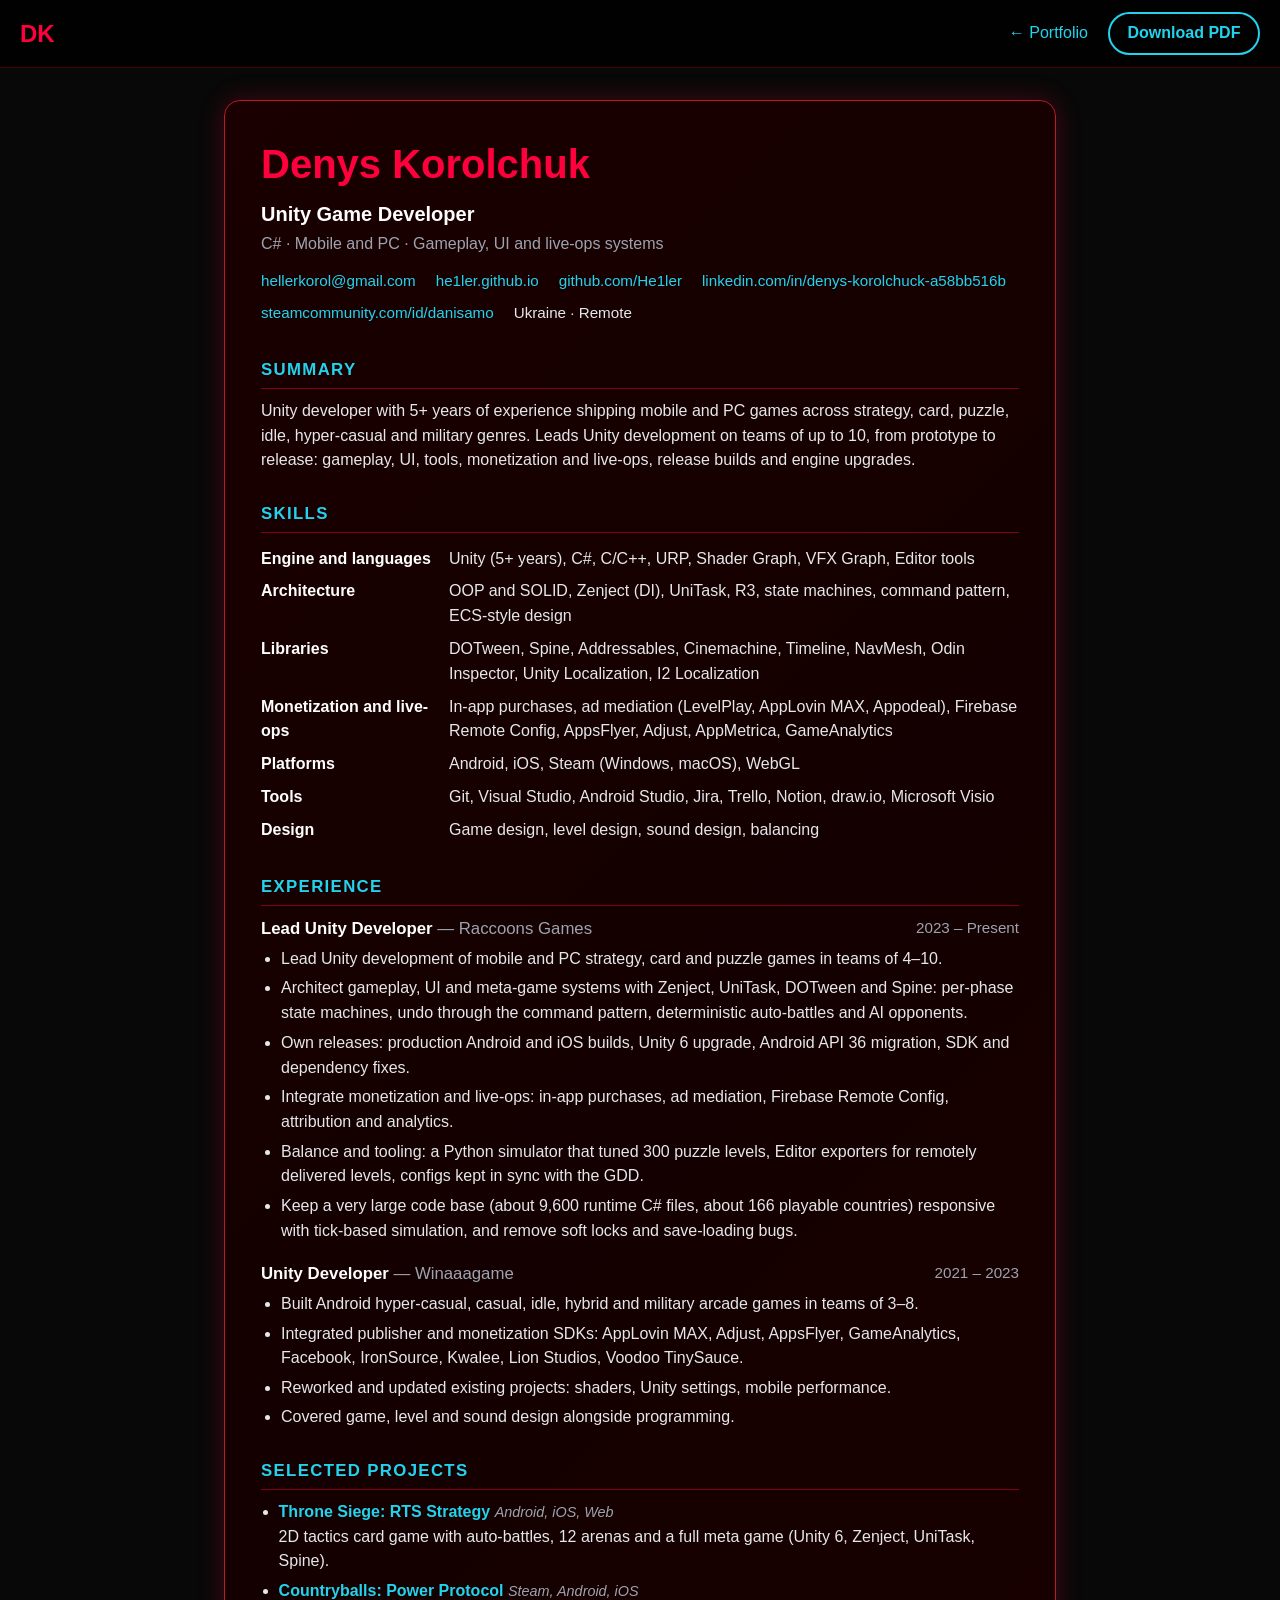
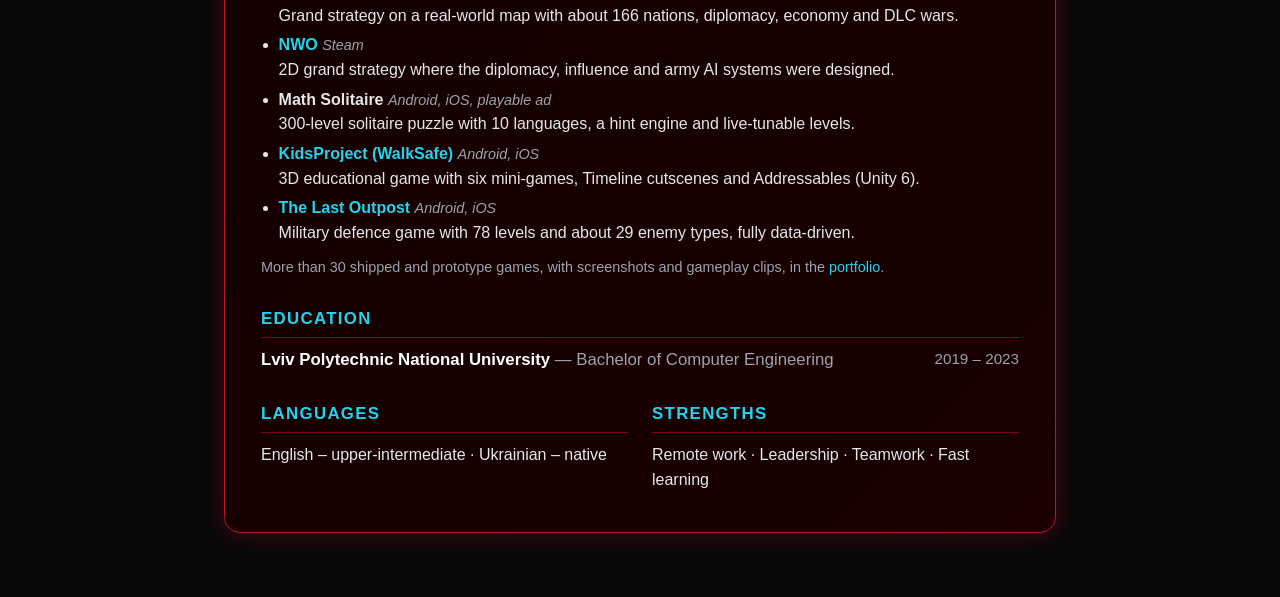
==== cv.html @ 2be89e17 "P-68 Add CV page with downloadable PDF and link it from the nav and hero Co-Authored-By: Claude Sonn" ====
<!DOCTYPE html>
<html lang="en">
<head>
  <meta charset="UTF-8" />
  <meta name="viewport" content="width=device-width, initial-scale=1.0" />
  <title>CV | Denys Korolchuk, Unity Game Developer</title>
  <meta name="description" content="CV of Denys Korolchuk, Unity and C# game developer: experience, skills, selected projects and education.">
  <meta name="theme-color" content="#080808">
  <link rel="canonical" href="https://he1ler.github.io/cv.html">
  <link rel="icon" href="data:image/svg+xml,%3Csvg xmlns=%27http://www.w3.org/2000/svg%27 viewBox=%270 0 64 64%27%3E%3Crect width=%2764%27 height=%2764%27 rx=%2712%27 fill=%27%23080808%27/%3E%3Ctext x=%2732%27 y=%2743%27 font-family=%27Arial,sans-serif%27 font-size=%2732%27 font-weight=%27bold%27 text-anchor=%27middle%27 fill=%27%23ff003c%27%3EDK%3C/text%3E%3C/svg%3E">
  <meta property="og:type" content="profile">
  <meta property="og:title" content="CV | Denys Korolchuk, Unity Game Developer">
  <meta property="og:description" content="Unity developer with 5+ years of experience shipping mobile and PC games.">
  <meta property="og:url" content="https://he1ler.github.io/cv.html">
  <meta property="og:image" content="https://he1ler.github.io/og-image.jpg">
  <link rel="stylesheet" href="cv.css?v=20261005">
</head>
<body>
  <div class="cv-bar">
    <a class="cv-logo" href="./">DK</a>
    <div class="cv-bar-actions">
      <a href="./">&larr; Portfolio</a>
      <a class="cv-btn" href="Denys-Korolchuk-CV.pdf" download>Download PDF</a>
    </div>
  </div>

  <main class="cv-page">
    <header class="cv-head">
      <h1>Denys Korolchuk</h1>
      <p class="cv-title">Unity Game Developer</p>
      <p class="cv-tagline">C# · Mobile and PC · Gameplay, UI and live-ops systems</p>
      <ul class="cv-contact"><li><a href="mailto:hellerkorol@gmail.com">hellerkorol@gmail.com</a></li><li><a href="https://he1ler.github.io">he1ler.github.io</a></li><li><a href="https://github.com/He1ler">github.com/He1ler</a></li><li><a href="https://www.linkedin.com/in/denys-korolchuck-a58bb516b/">linkedin.com/in/denys-korolchuck-a58bb516b</a></li><li><a href="https://steamcommunity.com/id/danisamo">steamcommunity.com/id/danisamo</a></li><li>Ukraine · Remote</li></ul>
    </header>

    <section><h2>Summary</h2><p>Unity developer with 5+ years of experience shipping mobile and PC games across strategy, card, puzzle, idle, hyper-casual and military genres. Leads Unity development on teams of up to 10, from prototype to release: gameplay, UI, tools, monetization and live-ops, release builds and engine upgrades.</p></section>
    <section><h2>Skills</h2><dl class="cv-skills"><div class="cv-skill"><dt>Engine and languages</dt><dd>Unity (5+ years), C#, C/C++, URP, Shader Graph, VFX Graph, Editor tools</dd></div><div class="cv-skill"><dt>Architecture</dt><dd>OOP and SOLID, Zenject (DI), UniTask, R3, state machines, command pattern, ECS-style design</dd></div><div class="cv-skill"><dt>Libraries</dt><dd>DOTween, Spine, Addressables, Cinemachine, Timeline, NavMesh, Odin Inspector, Unity Localization, I2 Localization</dd></div><div class="cv-skill"><dt>Monetization and live-ops</dt><dd>In-app purchases, ad mediation (LevelPlay, AppLovin MAX, Appodeal), Firebase Remote Config, AppsFlyer, Adjust, AppMetrica, GameAnalytics</dd></div><div class="cv-skill"><dt>Platforms</dt><dd>Android, iOS, Steam (Windows, macOS), WebGL</dd></div><div class="cv-skill"><dt>Tools</dt><dd>Git, Visual Studio, Android Studio, Jira, Trello, Notion, draw.io, Microsoft Visio</dd></div><div class="cv-skill"><dt>Design</dt><dd>Game design, level design, sound design, balancing</dd></div></dl></section>
    <section><h2>Experience</h2><article class="cv-job"><div class="cv-job-head"><h3>Lead Unity Developer <span>— Raccoons Games</span></h3><time>2023 – Present</time></div><ul><li>Lead Unity development of mobile and PC strategy, card and puzzle games in teams of 4–10.</li><li>Architect gameplay, UI and meta-game systems with Zenject, UniTask, DOTween and Spine: per-phase state machines, undo through the command pattern, deterministic auto-battles and AI opponents.</li><li>Own releases: production Android and iOS builds, Unity 6 upgrade, Android API 36 migration, SDK and dependency fixes.</li><li>Integrate monetization and live-ops: in-app purchases, ad mediation, Firebase Remote Config, attribution and analytics.</li><li>Balance and tooling: a Python simulator that tuned 300 puzzle levels, Editor exporters for remotely delivered levels, configs kept in sync with the GDD.</li><li>Keep a very large code base (about 9,600 runtime C# files, about 166 playable countries) responsive with tick-based simulation, and remove soft locks and save-loading bugs.</li></ul></article><article class="cv-job"><div class="cv-job-head"><h3>Unity Developer <span>— Winaaagame</span></h3><time>2021 – 2023</time></div><ul><li>Built Android hyper-casual, casual, idle, hybrid and military arcade games in teams of 3–8.</li><li>Integrated publisher and monetization SDKs: AppLovin MAX, Adjust, AppsFlyer, GameAnalytics, Facebook, IronSource, Kwalee, Lion Studios, Voodoo TinySauce.</li><li>Reworked and updated existing projects: shaders, Unity settings, mobile performance.</li><li>Covered game, level and sound design alongside programming.</li></ul></article></section>
    <section><h2>Selected projects</h2><ul class="cv-projects"><li><strong><a href="https://he1ler.github.io/#throne-siege-rts-strategy">Throne Siege: RTS Strategy</a></strong> <em>Android, iOS, Web</em><br>2D tactics card game with auto-battles, 12 arenas and a full meta game (Unity 6, Zenject, UniTask, Spine).</li><li><strong><a href="https://he1ler.github.io/#countryballs-power-protocol-steam">Countryballs: Power Protocol</a></strong> <em>Steam, Android, iOS</em><br>Grand strategy on a real-world map with about 166 nations, diplomacy, economy and DLC wars.</li><li><strong><a href="https://he1ler.github.io/#nwo">NWO</a></strong> <em>Steam</em><br>2D grand strategy where the diplomacy, influence and army AI systems were designed.</li><li><strong>Math Solitaire</strong> <em>Android, iOS, playable ad</em><br>300-level solitaire puzzle with 10 languages, a hint engine and live-tunable levels.</li><li><strong><a href="https://he1ler.github.io/#kidsproject-walksafe">KidsProject (WalkSafe)</a></strong> <em>Android, iOS</em><br>3D educational game with six mini-games, Timeline cutscenes and Addressables (Unity 6).</li><li><strong><a href="https://he1ler.github.io/#the-last-outpost">The Last Outpost</a></strong> <em>Android, iOS</em><br>Military defence game with 78 levels and about 29 enemy types, fully data-driven.</li></ul>
      <p class="cv-note">More than 30 shipped and prototype games, with screenshots and gameplay clips, in the <a href="./">portfolio</a>.</p></section>
    <section><h2>Education</h2><div class="cv-job-head"><h3>Lviv Polytechnic National University <span>— Bachelor of Computer Engineering</span></h3><time>2019 – 2023</time></div></section>
    <section class="cv-two"><div><h2>Languages</h2><p>English – upper-intermediate · Ukrainian – native</p></div><div><h2>Strengths</h2><p>Remote work · Leadership · Teamwork · Fast learning</p></div></section>
  </main>
</body>
</html>
---- cv.css ----
/* cv.css - CV page: dark neon theme on screen, clean white A4 layout in print / PDF */
:root {
    --bg: #080808;
    --card: #140000;
    --red: #ff003c;
    --accent: #22d3ee;
    --text: #e5e7eb;
    --muted: #9ca3af;
}

* {
    box-sizing: border-box;
}

body {
    margin: 0;
    background: var(--bg);
    color: var(--text);
    font-family: 'Segoe UI', Tahoma, Geneva, Verdana, sans-serif;
    line-height: 1.55;
}

a {
    color: var(--accent);
    text-decoration: none;
}

a:hover {
    text-decoration: underline;
}

.cv-bar {
    position: sticky;
    top: 0;
    z-index: 10;
    display: flex;
    align-items: center;
    justify-content: space-between;
    padding: 0.75rem 1.25rem;
    background: rgba(0, 0, 0, 0.85);
    backdrop-filter: blur(8px);
    border-bottom: 1px solid rgba(139, 0, 0, 0.5);
}

.cv-logo {
    font-size: 1.5rem;
    font-weight: bold;
    color: var(--red);
}

.cv-bar-actions {
    display: flex;
    align-items: center;
    gap: 1.25rem;
}

.cv-btn {
    padding: 0.45rem 1.1rem;
    border: 2px solid var(--accent);
    border-radius: 9999px;
    font-weight: 600;
    color: var(--accent);
    transition: background-color 0.3s, color 0.3s;
}

.cv-btn:hover {
    background: var(--accent);
    color: #031317;
    text-decoration: none;
}

.cv-page {
    max-width: 52rem;
    margin: 2rem auto 4rem;
    padding: 2rem 2.25rem;
    background: linear-gradient(135deg, #1a0000, var(--card), #1a0000);
    border: 1px solid #b91c1c;
    border-radius: 1rem;
    box-shadow: 0 0 25px rgba(255, 0, 60, 0.25);
}

.cv-head h1 {
    margin: 0;
    font-size: 2.5rem;
    color: var(--red);
}

.cv-title {
    margin: 0.25rem 0 0;
    font-size: 1.25rem;
    font-weight: 600;
    color: #fff;
}

.cv-tagline {
    margin: 0.1rem 0 0.75rem;
    color: var(--muted);
}

.cv-contact {
    display: flex;
    flex-wrap: wrap;
    gap: 0.25rem 1.25rem;
    margin: 0;
    padding: 0;
    list-style: none;
    font-size: 0.95rem;
}

section {
    margin-top: 1.75rem;
}

h2 {
    margin: 0 0 0.6rem;
    padding-bottom: 0.3rem;
    border-bottom: 1px solid rgba(255, 0, 60, 0.45);
    font-size: 1.05rem;
    letter-spacing: 0.08em;
    text-transform: uppercase;
    color: var(--accent);
}

p {
    margin: 0 0 0.5rem;
}

.cv-skills {
    margin: 0;
}

.cv-skill {
    display: grid;
    grid-template-columns: 11rem 1fr;
    gap: 0.75rem;
    padding: 0.25rem 0;
}

.cv-skill dt {
    font-weight: 600;
    color: #fff;
}

.cv-skill dd {
    margin: 0;
}

.cv-job {
    margin-bottom: 1.1rem;
}

.cv-job-head {
    display: flex;
    flex-wrap: wrap;
    justify-content: space-between;
    gap: 0.25rem 1rem;
    margin-bottom: 0.3rem;
}

.cv-job-head h3 {
    margin: 0;
    font-size: 1.05rem;
    color: #fff;
}

.cv-job-head h3 span {
    font-weight: 400;
    color: var(--muted);
}

.cv-job-head time {
    color: var(--muted);
    font-size: 0.95rem;
}

ul {
    margin: 0;
    padding-left: 1.25rem;
}

li {
    margin-bottom: 0.3rem;
}

.cv-projects {
    padding-left: 1.1rem;
}

.cv-projects em {
    color: var(--muted);
    font-size: 0.9rem;
}

.cv-note {
    margin-top: 0.6rem;
    color: var(--muted);
    font-size: 0.9rem;
}

.cv-two {
    display: grid;
    grid-template-columns: 1fr 1fr;
    gap: 1.5rem;
}

@media (max-width: 640px) {
    .cv-page {
        margin: 1rem 0.75rem 3rem;
        padding: 1.25rem 1.1rem;
    }

    .cv-head h1 {
        font-size: 2rem;
    }

    .cv-skill {
        grid-template-columns: 1fr;
        gap: 0;
    }

    .cv-two {
        grid-template-columns: 1fr;
        gap: 0;
    }

    .cv-bar-actions a:first-child {
        display: none;
    }
}

@page {
    size: A4;
    margin: 12mm 14mm;
}

@media print {
    body {
        background: #fff;
        color: #111;
        font-size: 10pt;
        line-height: 1.35;
    }

    .cv-bar {
        display: none;
    }

    .cv-page {
        max-width: none;
        margin: 0;
        padding: 0;
        background: none;
        border: 0;
        box-shadow: none;
    }

    a,
    .cv-head h1 {
        color: #111;
    }

    .cv-head h1 {
        font-size: 24pt;
        color: #b3002d;
    }

    .cv-title {
        color: #b3002d;
        font-size: 12pt;
    }

    .cv-tagline,
    .cv-note,
    .cv-job-head time,
    .cv-job-head h3 span,
    .cv-projects em {
        color: #555;
    }

    h2 {
        color: #b3002d;
        border-color: #b3002d;
        font-size: 10.5pt;
    }

    .cv-skill dt,
    .cv-job-head h3 {
        color: #111;
    }

    section {
        margin-top: 10pt;
        break-inside: avoid-page;
    }

    .cv-job {
        break-inside: avoid;
        margin-bottom: 7pt;
    }

    li {
        margin-bottom: 1.5pt;
    }
}
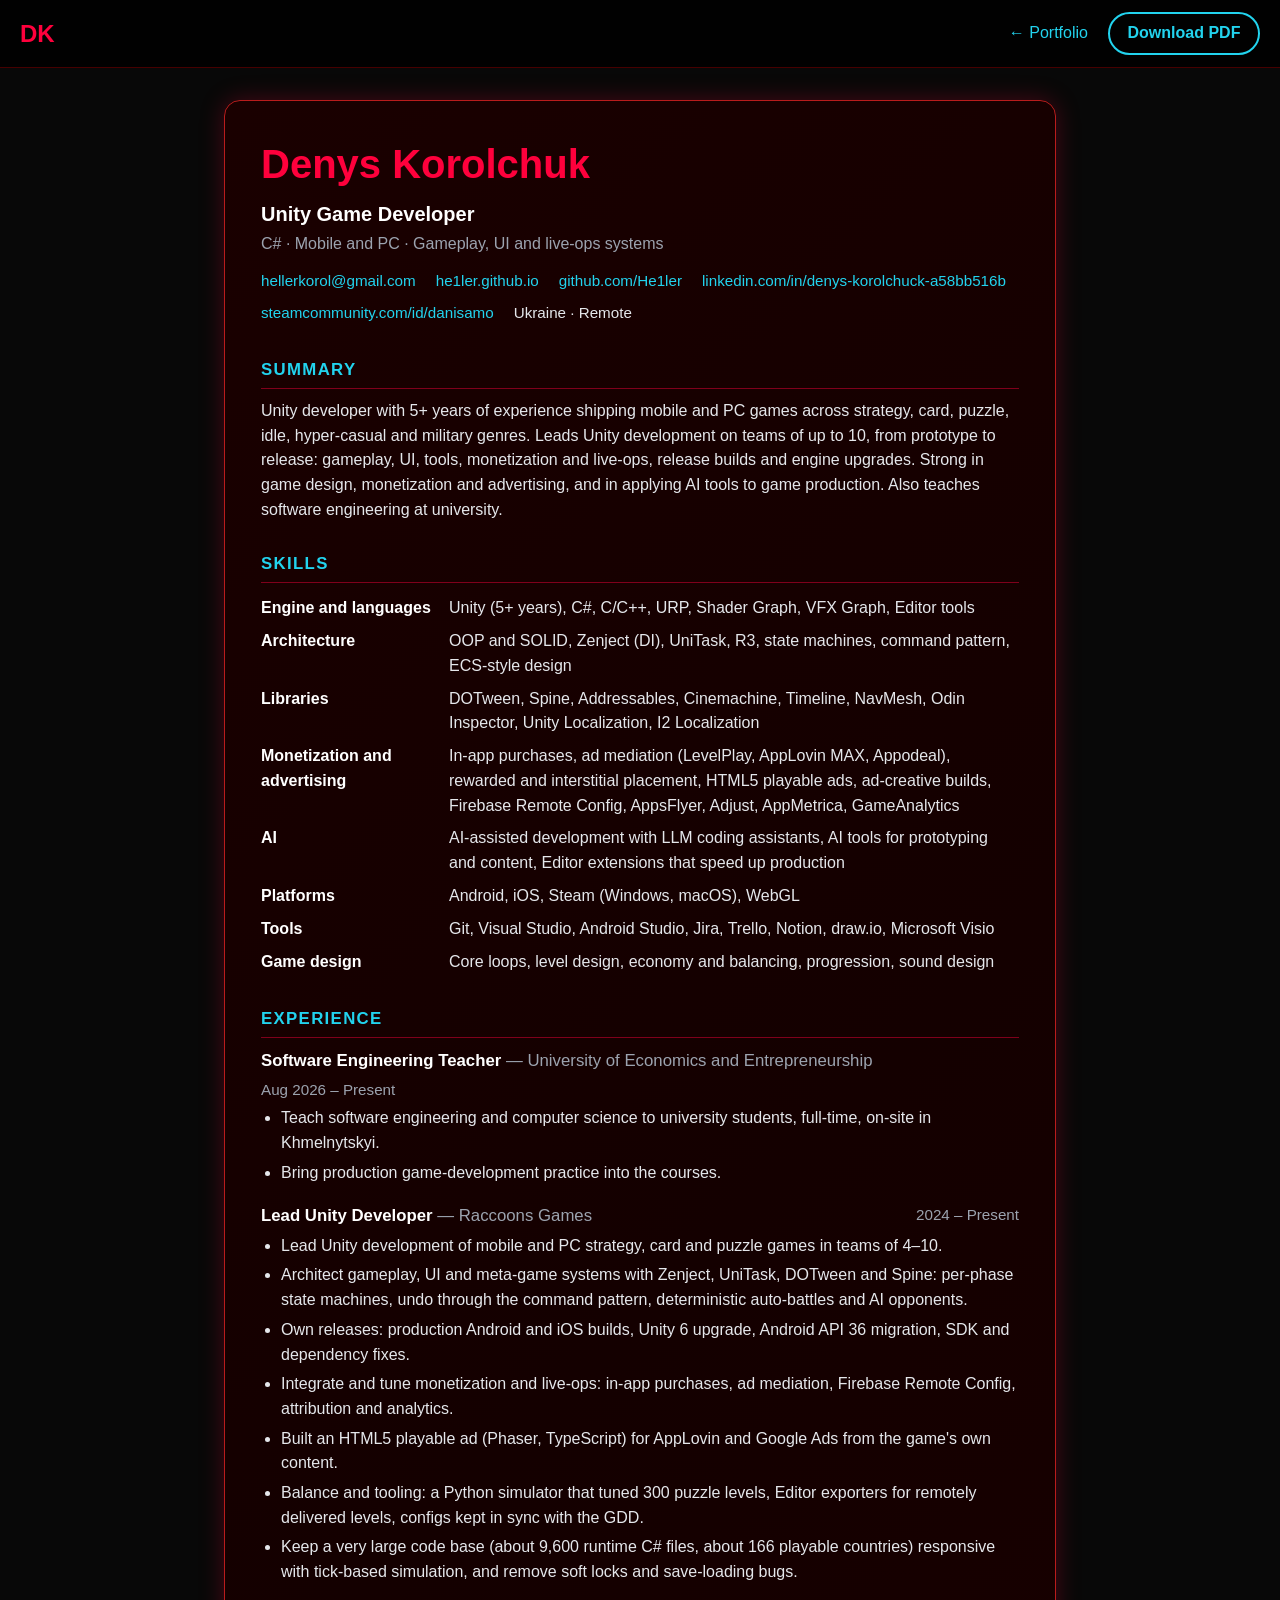
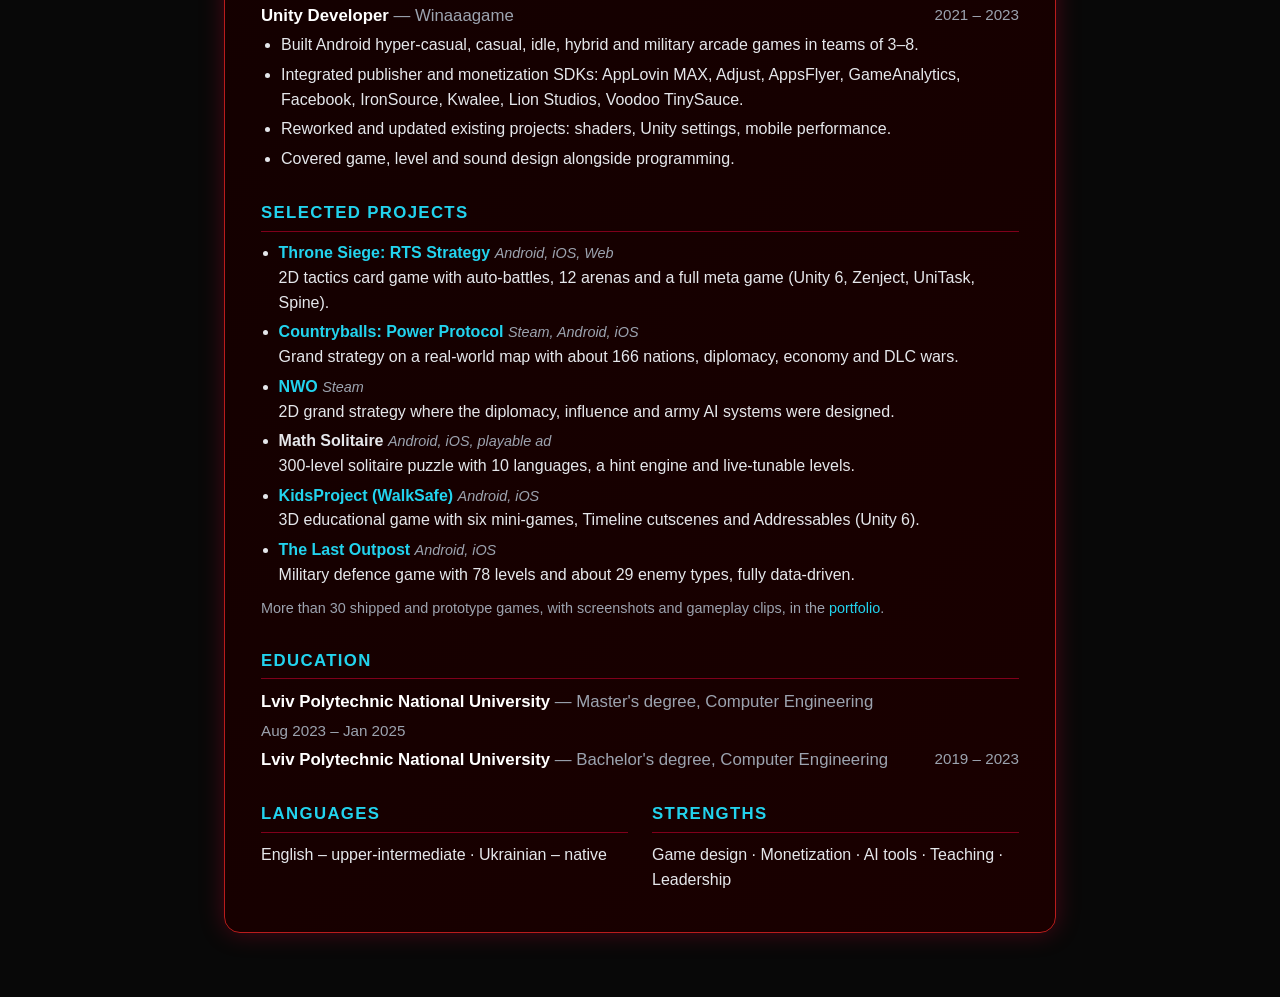
==== commit 98570a89: "P-68 Update CV: Raccoons Games from 2024, teaching role, master's degree, AI / game design / monetiz" ====
--- a/cv.html
+++ b/cv.html
@@ -13,7 +13,7 @@
   <meta property="og:description" content="Unity developer with 5+ years of experience shipping mobile and PC games.">
   <meta property="og:url" content="https://he1ler.github.io/cv.html">
   <meta property="og:image" content="https://he1ler.github.io/og-image.jpg">
-  <link rel="stylesheet" href="cv.css?v=20261005">
+  <link rel="stylesheet" href="cv.css?v=20261005f">
 </head>
 <body>
   <div class="cv-bar">
@@ -32,13 +32,13 @@
       <ul class="cv-contact"><li><a href="mailto:hellerkorol@gmail.com">hellerkorol@gmail.com</a></li><li><a href="https://he1ler.github.io">he1ler.github.io</a></li><li><a href="https://github.com/He1ler">github.com/He1ler</a></li><li><a href="https://www.linkedin.com/in/denys-korolchuck-a58bb516b/">linkedin.com/in/denys-korolchuck-a58bb516b</a></li><li><a href="https://steamcommunity.com/id/danisamo">steamcommunity.com/id/danisamo</a></li><li>Ukraine · Remote</li></ul>
     </header>
 
-    <section><h2>Summary</h2><p>Unity developer with 5+ years of experience shipping mobile and PC games across strategy, card, puzzle, idle, hyper-casual and military genres. Leads Unity development on teams of up to 10, from prototype to release: gameplay, UI, tools, monetization and live-ops, release builds and engine upgrades.</p></section>
-    <section><h2>Skills</h2><dl class="cv-skills"><div class="cv-skill"><dt>Engine and languages</dt><dd>Unity (5+ years), C#, C/C++, URP, Shader Graph, VFX Graph, Editor tools</dd></div><div class="cv-skill"><dt>Architecture</dt><dd>OOP and SOLID, Zenject (DI), UniTask, R3, state machines, command pattern, ECS-style design</dd></div><div class="cv-skill"><dt>Libraries</dt><dd>DOTween, Spine, Addressables, Cinemachine, Timeline, NavMesh, Odin Inspector, Unity Localization, I2 Localization</dd></div><div class="cv-skill"><dt>Monetization and live-ops</dt><dd>In-app purchases, ad mediation (LevelPlay, AppLovin MAX, Appodeal), Firebase Remote Config, AppsFlyer, Adjust, AppMetrica, GameAnalytics</dd></div><div class="cv-skill"><dt>Platforms</dt><dd>Android, iOS, Steam (Windows, macOS), WebGL</dd></div><div class="cv-skill"><dt>Tools</dt><dd>Git, Visual Studio, Android Studio, Jira, Trello, Notion, draw.io, Microsoft Visio</dd></div><div class="cv-skill"><dt>Design</dt><dd>Game design, level design, sound design, balancing</dd></div></dl></section>
-    <section><h2>Experience</h2><article class="cv-job"><div class="cv-job-head"><h3>Lead Unity Developer <span>— Raccoons Games</span></h3><time>2023 – Present</time></div><ul><li>Lead Unity development of mobile and PC strategy, card and puzzle games in teams of 4–10.</li><li>Architect gameplay, UI and meta-game systems with Zenject, UniTask, DOTween and Spine: per-phase state machines, undo through the command pattern, deterministic auto-battles and AI opponents.</li><li>Own releases: production Android and iOS builds, Unity 6 upgrade, Android API 36 migration, SDK and dependency fixes.</li><li>Integrate monetization and live-ops: in-app purchases, ad mediation, Firebase Remote Config, attribution and analytics.</li><li>Balance and tooling: a Python simulator that tuned 300 puzzle levels, Editor exporters for remotely delivered levels, configs kept in sync with the GDD.</li><li>Keep a very large code base (about 9,600 runtime C# files, about 166 playable countries) responsive with tick-based simulation, and remove soft locks and save-loading bugs.</li></ul></article><article class="cv-job"><div class="cv-job-head"><h3>Unity Developer <span>— Winaaagame</span></h3><time>2021 – 2023</time></div><ul><li>Built Android hyper-casual, casual, idle, hybrid and military arcade games in teams of 3–8.</li><li>Integrated publisher and monetization SDKs: AppLovin MAX, Adjust, AppsFlyer, GameAnalytics, Facebook, IronSource, Kwalee, Lion Studios, Voodoo TinySauce.</li><li>Reworked and updated existing projects: shaders, Unity settings, mobile performance.</li><li>Covered game, level and sound design alongside programming.</li></ul></article></section>
+    <section><h2>Summary</h2><p>Unity developer with 5+ years of experience shipping mobile and PC games across strategy, card, puzzle, idle, hyper-casual and military genres. Leads Unity development on teams of up to 10, from prototype to release: gameplay, UI, tools, monetization and live-ops, release builds and engine upgrades. Strong in game design, monetization and advertising, and in applying AI tools to game production. Also teaches software engineering at university.</p></section>
+    <section><h2>Skills</h2><dl class="cv-skills"><div class="cv-skill"><dt>Engine and languages</dt><dd>Unity (5+ years), C#, C/C++, URP, Shader Graph, VFX Graph, Editor tools</dd></div><div class="cv-skill"><dt>Architecture</dt><dd>OOP and SOLID, Zenject (DI), UniTask, R3, state machines, command pattern, ECS-style design</dd></div><div class="cv-skill"><dt>Libraries</dt><dd>DOTween, Spine, Addressables, Cinemachine, Timeline, NavMesh, Odin Inspector, Unity Localization, I2 Localization</dd></div><div class="cv-skill"><dt>Monetization and advertising</dt><dd>In-app purchases, ad mediation (LevelPlay, AppLovin MAX, Appodeal), rewarded and interstitial placement, HTML5 playable ads, ad-creative builds, Firebase Remote Config, AppsFlyer, Adjust, AppMetrica, GameAnalytics</dd></div><div class="cv-skill"><dt>AI</dt><dd>AI-assisted development with LLM coding assistants, AI tools for prototyping and content, Editor extensions that speed up production</dd></div><div class="cv-skill"><dt>Platforms</dt><dd>Android, iOS, Steam (Windows, macOS), WebGL</dd></div><div class="cv-skill"><dt>Tools</dt><dd>Git, Visual Studio, Android Studio, Jira, Trello, Notion, draw.io, Microsoft Visio</dd></div><div class="cv-skill"><dt>Game design</dt><dd>Core loops, level design, economy and balancing, progression, sound design</dd></div></dl></section>
+    <section><h2>Experience</h2><article class="cv-job"><div class="cv-job-head"><h3>Software Engineering Teacher <span>— University of Economics and Entrepreneurship</span></h3><time>Aug 2026 – Present</time></div><ul><li>Teach software engineering and computer science to university students, full-time, on-site in Khmelnytskyi.</li><li>Bring production game-development practice into the courses.</li></ul></article><article class="cv-job"><div class="cv-job-head"><h3>Lead Unity Developer <span>— Raccoons Games</span></h3><time>2024 – Present</time></div><ul><li>Lead Unity development of mobile and PC strategy, card and puzzle games in teams of 4–10.</li><li>Architect gameplay, UI and meta-game systems with Zenject, UniTask, DOTween and Spine: per-phase state machines, undo through the command pattern, deterministic auto-battles and AI opponents.</li><li>Own releases: production Android and iOS builds, Unity 6 upgrade, Android API 36 migration, SDK and dependency fixes.</li><li>Integrate and tune monetization and live-ops: in-app purchases, ad mediation, Firebase Remote Config, attribution and analytics.</li><li>Built an HTML5 playable ad (Phaser, TypeScript) for AppLovin and Google Ads from the game&#x27;s own content.</li><li>Balance and tooling: a Python simulator that tuned 300 puzzle levels, Editor exporters for remotely delivered levels, configs kept in sync with the GDD.</li><li>Keep a very large code base (about 9,600 runtime C# files, about 166 playable countries) responsive with tick-based simulation, and remove soft locks and save-loading bugs.</li></ul></article><article class="cv-job"><div class="cv-job-head"><h3>Unity Developer <span>— Winaaagame</span></h3><time>2021 – 2023</time></div><ul><li>Built Android hyper-casual, casual, idle, hybrid and military arcade games in teams of 3–8.</li><li>Integrated publisher and monetization SDKs: AppLovin MAX, Adjust, AppsFlyer, GameAnalytics, Facebook, IronSource, Kwalee, Lion Studios, Voodoo TinySauce.</li><li>Reworked and updated existing projects: shaders, Unity settings, mobile performance.</li><li>Covered game, level and sound design alongside programming.</li></ul></article></section>
     <section><h2>Selected projects</h2><ul class="cv-projects"><li><strong><a href="https://he1ler.github.io/#throne-siege-rts-strategy">Throne Siege: RTS Strategy</a></strong> <em>Android, iOS, Web</em><br>2D tactics card game with auto-battles, 12 arenas and a full meta game (Unity 6, Zenject, UniTask, Spine).</li><li><strong><a href="https://he1ler.github.io/#countryballs-power-protocol-steam">Countryballs: Power Protocol</a></strong> <em>Steam, Android, iOS</em><br>Grand strategy on a real-world map with about 166 nations, diplomacy, economy and DLC wars.</li><li><strong><a href="https://he1ler.github.io/#nwo">NWO</a></strong> <em>Steam</em><br>2D grand strategy where the diplomacy, influence and army AI systems were designed.</li><li><strong>Math Solitaire</strong> <em>Android, iOS, playable ad</em><br>300-level solitaire puzzle with 10 languages, a hint engine and live-tunable levels.</li><li><strong><a href="https://he1ler.github.io/#kidsproject-walksafe">KidsProject (WalkSafe)</a></strong> <em>Android, iOS</em><br>3D educational game with six mini-games, Timeline cutscenes and Addressables (Unity 6).</li><li><strong><a href="https://he1ler.github.io/#the-last-outpost">The Last Outpost</a></strong> <em>Android, iOS</em><br>Military defence game with 78 levels and about 29 enemy types, fully data-driven.</li></ul>
       <p class="cv-note">More than 30 shipped and prototype games, with screenshots and gameplay clips, in the <a href="./">portfolio</a>.</p></section>
-    <section><h2>Education</h2><div class="cv-job-head"><h3>Lviv Polytechnic National University <span>— Bachelor of Computer Engineering</span></h3><time>2019 – 2023</time></div></section>
-    <section class="cv-two"><div><h2>Languages</h2><p>English – upper-intermediate · Ukrainian – native</p></div><div><h2>Strengths</h2><p>Remote work · Leadership · Teamwork · Fast learning</p></div></section>
+    <section><h2>Education</h2><div class="cv-job-head"><h3>Lviv Polytechnic National University <span>— Master&#x27;s degree, Computer Engineering</span></h3><time>Aug 2023 – Jan 2025</time></div><div class="cv-job-head"><h3>Lviv Polytechnic National University <span>— Bachelor&#x27;s degree, Computer Engineering</span></h3><time>2019 – 2023</time></div></section>
+    <section class="cv-two"><div><h2>Languages</h2><p>English – upper-intermediate · Ukrainian – native</p></div><div><h2>Strengths</h2><p>Game design · Monetization · AI tools · Teaching · Leadership</p></div></section>
   </main>
 </body>
 </html>
--- a/cv.css
+++ b/cv.css
@@ -230,15 +230,15 @@
 
 @page {
     size: A4;
-    margin: 12mm 14mm;
+    margin: 10mm 13mm;
 }
 
 @media print {
     body {
         background: #fff;
         color: #111;
-        font-size: 10pt;
-        line-height: 1.35;
+        font-size: 9.6pt;
+        line-height: 1.3;
     }
 
     .cv-bar {
@@ -288,9 +288,21 @@
         color: #111;
     }
 
+    .cv-job-head h3 {
+        font-size: 10.5pt;
+    }
+
+    .cv-job-head time {
+        font-size: 9.5pt;
+    }
+
     section {
-        margin-top: 10pt;
-        break-inside: avoid-page;
+        margin-top: 8pt;
+        break-inside: auto;
+    }
+
+    h2 {
+        break-after: avoid;
     }
 
     .cv-job {
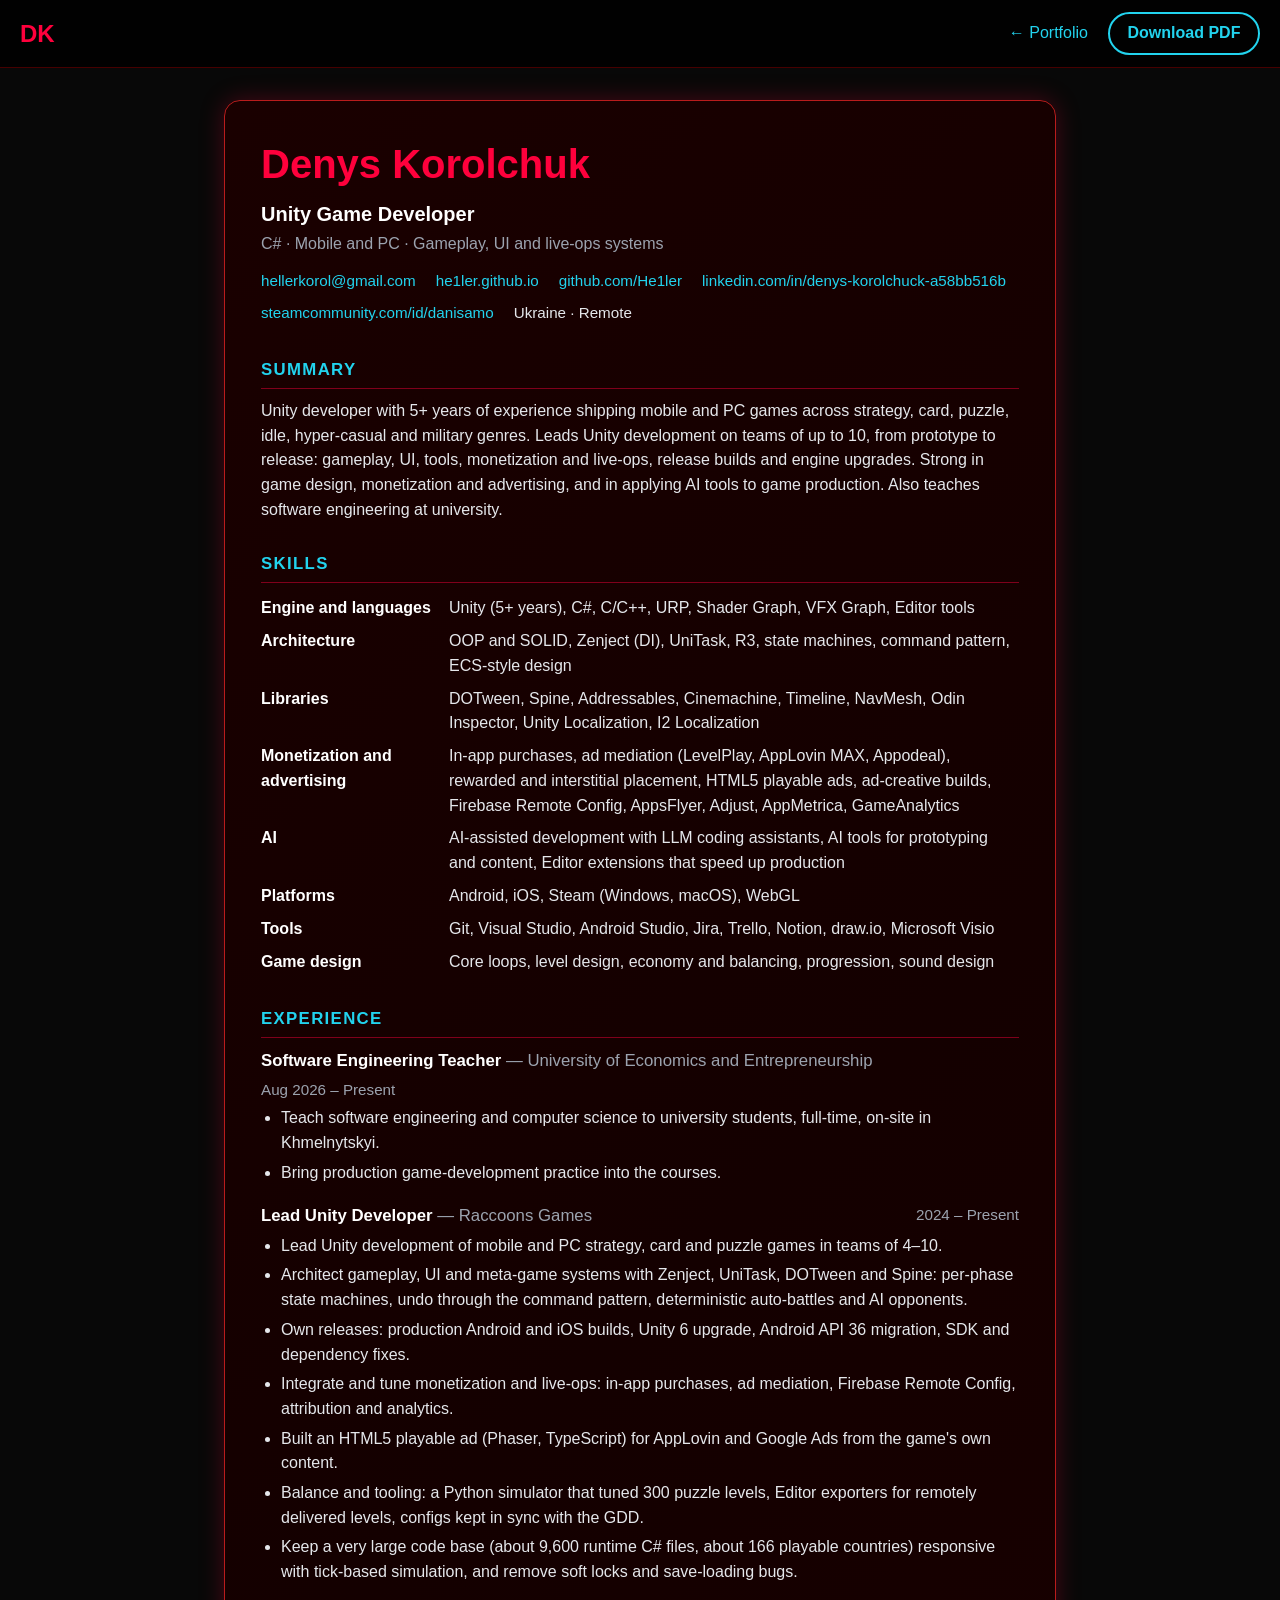
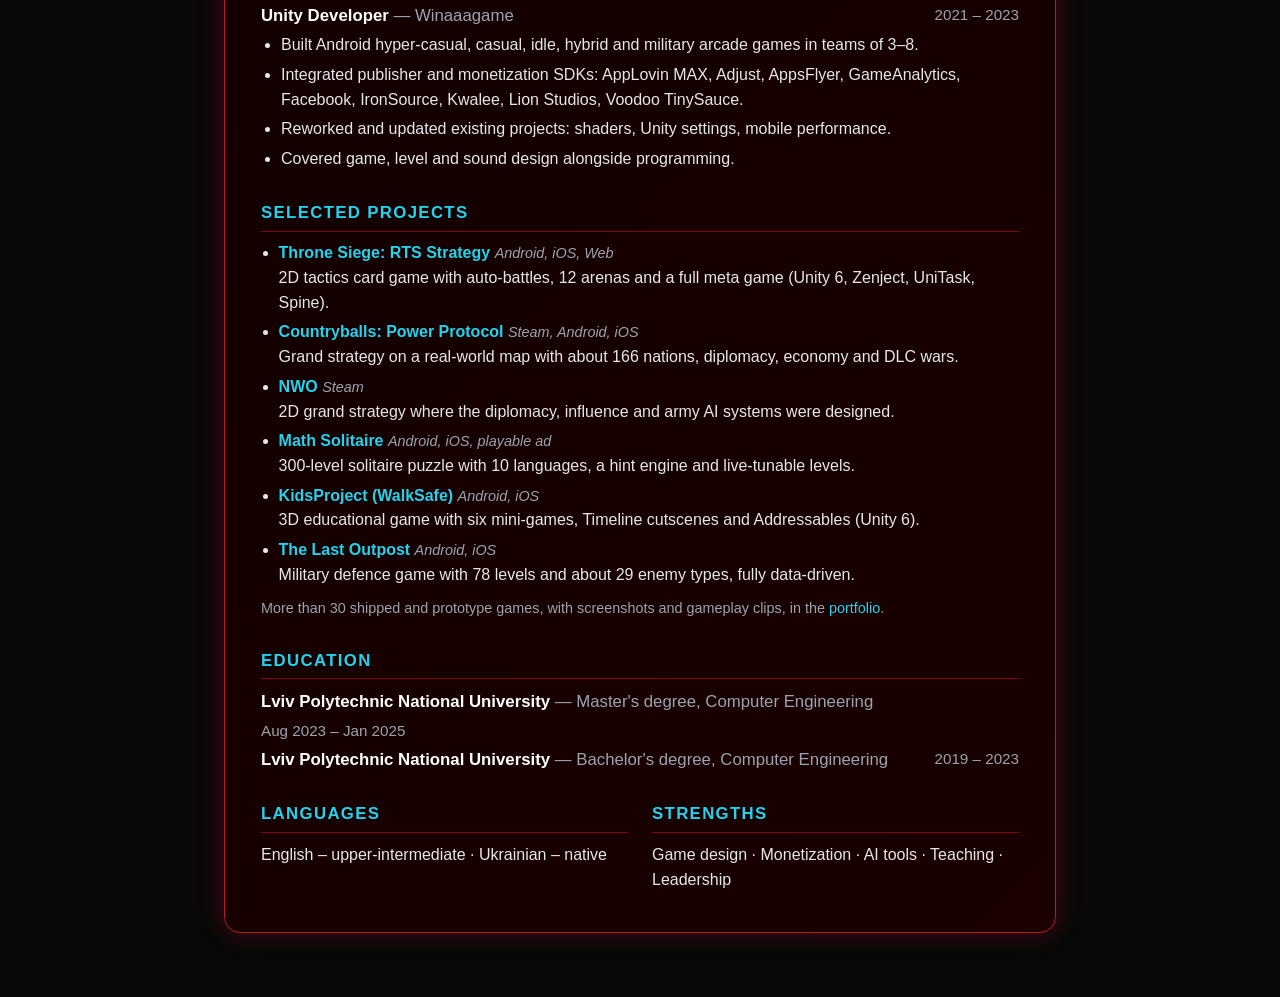
==== commit f2f91010: "P-69 Add the Math Solitaire project section and link it from the CV Co-Authored-By: Claude Sonnet 5." ====
--- a/cv.html
+++ b/cv.html
@@ -13,7 +13,7 @@
   <meta property="og:description" content="Unity developer with 5+ years of experience shipping mobile and PC games.">
   <meta property="og:url" content="https://he1ler.github.io/cv.html">
   <meta property="og:image" content="https://he1ler.github.io/og-image.jpg">
-  <link rel="stylesheet" href="cv.css?v=20261005f">
+  <link rel="stylesheet" href="cv.css?v=20261005">
 </head>
 <body>
   <div class="cv-bar">
@@ -35,7 +35,7 @@
     <section><h2>Summary</h2><p>Unity developer with 5+ years of experience shipping mobile and PC games across strategy, card, puzzle, idle, hyper-casual and military genres. Leads Unity development on teams of up to 10, from prototype to release: gameplay, UI, tools, monetization and live-ops, release builds and engine upgrades. Strong in game design, monetization and advertising, and in applying AI tools to game production. Also teaches software engineering at university.</p></section>
     <section><h2>Skills</h2><dl class="cv-skills"><div class="cv-skill"><dt>Engine and languages</dt><dd>Unity (5+ years), C#, C/C++, URP, Shader Graph, VFX Graph, Editor tools</dd></div><div class="cv-skill"><dt>Architecture</dt><dd>OOP and SOLID, Zenject (DI), UniTask, R3, state machines, command pattern, ECS-style design</dd></div><div class="cv-skill"><dt>Libraries</dt><dd>DOTween, Spine, Addressables, Cinemachine, Timeline, NavMesh, Odin Inspector, Unity Localization, I2 Localization</dd></div><div class="cv-skill"><dt>Monetization and advertising</dt><dd>In-app purchases, ad mediation (LevelPlay, AppLovin MAX, Appodeal), rewarded and interstitial placement, HTML5 playable ads, ad-creative builds, Firebase Remote Config, AppsFlyer, Adjust, AppMetrica, GameAnalytics</dd></div><div class="cv-skill"><dt>AI</dt><dd>AI-assisted development with LLM coding assistants, AI tools for prototyping and content, Editor extensions that speed up production</dd></div><div class="cv-skill"><dt>Platforms</dt><dd>Android, iOS, Steam (Windows, macOS), WebGL</dd></div><div class="cv-skill"><dt>Tools</dt><dd>Git, Visual Studio, Android Studio, Jira, Trello, Notion, draw.io, Microsoft Visio</dd></div><div class="cv-skill"><dt>Game design</dt><dd>Core loops, level design, economy and balancing, progression, sound design</dd></div></dl></section>
     <section><h2>Experience</h2><article class="cv-job"><div class="cv-job-head"><h3>Software Engineering Teacher <span>— University of Economics and Entrepreneurship</span></h3><time>Aug 2026 – Present</time></div><ul><li>Teach software engineering and computer science to university students, full-time, on-site in Khmelnytskyi.</li><li>Bring production game-development practice into the courses.</li></ul></article><article class="cv-job"><div class="cv-job-head"><h3>Lead Unity Developer <span>— Raccoons Games</span></h3><time>2024 – Present</time></div><ul><li>Lead Unity development of mobile and PC strategy, card and puzzle games in teams of 4–10.</li><li>Architect gameplay, UI and meta-game systems with Zenject, UniTask, DOTween and Spine: per-phase state machines, undo through the command pattern, deterministic auto-battles and AI opponents.</li><li>Own releases: production Android and iOS builds, Unity 6 upgrade, Android API 36 migration, SDK and dependency fixes.</li><li>Integrate and tune monetization and live-ops: in-app purchases, ad mediation, Firebase Remote Config, attribution and analytics.</li><li>Built an HTML5 playable ad (Phaser, TypeScript) for AppLovin and Google Ads from the game&#x27;s own content.</li><li>Balance and tooling: a Python simulator that tuned 300 puzzle levels, Editor exporters for remotely delivered levels, configs kept in sync with the GDD.</li><li>Keep a very large code base (about 9,600 runtime C# files, about 166 playable countries) responsive with tick-based simulation, and remove soft locks and save-loading bugs.</li></ul></article><article class="cv-job"><div class="cv-job-head"><h3>Unity Developer <span>— Winaaagame</span></h3><time>2021 – 2023</time></div><ul><li>Built Android hyper-casual, casual, idle, hybrid and military arcade games in teams of 3–8.</li><li>Integrated publisher and monetization SDKs: AppLovin MAX, Adjust, AppsFlyer, GameAnalytics, Facebook, IronSource, Kwalee, Lion Studios, Voodoo TinySauce.</li><li>Reworked and updated existing projects: shaders, Unity settings, mobile performance.</li><li>Covered game, level and sound design alongside programming.</li></ul></article></section>
-    <section><h2>Selected projects</h2><ul class="cv-projects"><li><strong><a href="https://he1ler.github.io/#throne-siege-rts-strategy">Throne Siege: RTS Strategy</a></strong> <em>Android, iOS, Web</em><br>2D tactics card game with auto-battles, 12 arenas and a full meta game (Unity 6, Zenject, UniTask, Spine).</li><li><strong><a href="https://he1ler.github.io/#countryballs-power-protocol-steam">Countryballs: Power Protocol</a></strong> <em>Steam, Android, iOS</em><br>Grand strategy on a real-world map with about 166 nations, diplomacy, economy and DLC wars.</li><li><strong><a href="https://he1ler.github.io/#nwo">NWO</a></strong> <em>Steam</em><br>2D grand strategy where the diplomacy, influence and army AI systems were designed.</li><li><strong>Math Solitaire</strong> <em>Android, iOS, playable ad</em><br>300-level solitaire puzzle with 10 languages, a hint engine and live-tunable levels.</li><li><strong><a href="https://he1ler.github.io/#kidsproject-walksafe">KidsProject (WalkSafe)</a></strong> <em>Android, iOS</em><br>3D educational game with six mini-games, Timeline cutscenes and Addressables (Unity 6).</li><li><strong><a href="https://he1ler.github.io/#the-last-outpost">The Last Outpost</a></strong> <em>Android, iOS</em><br>Military defence game with 78 levels and about 29 enemy types, fully data-driven.</li></ul>
+    <section><h2>Selected projects</h2><ul class="cv-projects"><li><strong><a href="https://he1ler.github.io/#throne-siege-rts-strategy">Throne Siege: RTS Strategy</a></strong> <em>Android, iOS, Web</em><br>2D tactics card game with auto-battles, 12 arenas and a full meta game (Unity 6, Zenject, UniTask, Spine).</li><li><strong><a href="https://he1ler.github.io/#countryballs-power-protocol-steam">Countryballs: Power Protocol</a></strong> <em>Steam, Android, iOS</em><br>Grand strategy on a real-world map with about 166 nations, diplomacy, economy and DLC wars.</li><li><strong><a href="https://he1ler.github.io/#nwo">NWO</a></strong> <em>Steam</em><br>2D grand strategy where the diplomacy, influence and army AI systems were designed.</li><li><strong><a href="https://he1ler.github.io/#math-solitaire">Math Solitaire</a></strong> <em>Android, iOS, playable ad</em><br>300-level solitaire puzzle with 10 languages, a hint engine and live-tunable levels.</li><li><strong><a href="https://he1ler.github.io/#kidsproject-walksafe">KidsProject (WalkSafe)</a></strong> <em>Android, iOS</em><br>3D educational game with six mini-games, Timeline cutscenes and Addressables (Unity 6).</li><li><strong><a href="https://he1ler.github.io/#the-last-outpost">The Last Outpost</a></strong> <em>Android, iOS</em><br>Military defence game with 78 levels and about 29 enemy types, fully data-driven.</li></ul>
       <p class="cv-note">More than 30 shipped and prototype games, with screenshots and gameplay clips, in the <a href="./">portfolio</a>.</p></section>
     <section><h2>Education</h2><div class="cv-job-head"><h3>Lviv Polytechnic National University <span>— Master&#x27;s degree, Computer Engineering</span></h3><time>Aug 2023 – Jan 2025</time></div><div class="cv-job-head"><h3>Lviv Polytechnic National University <span>— Bachelor&#x27;s degree, Computer Engineering</span></h3><time>2019 – 2023</time></div></section>
     <section class="cv-two"><div><h2>Languages</h2><p>English – upper-intermediate · Ukrainian – native</p></div><div><h2>Strengths</h2><p>Game design · Monetization · AI tools · Teaching · Leadership</p></div></section>
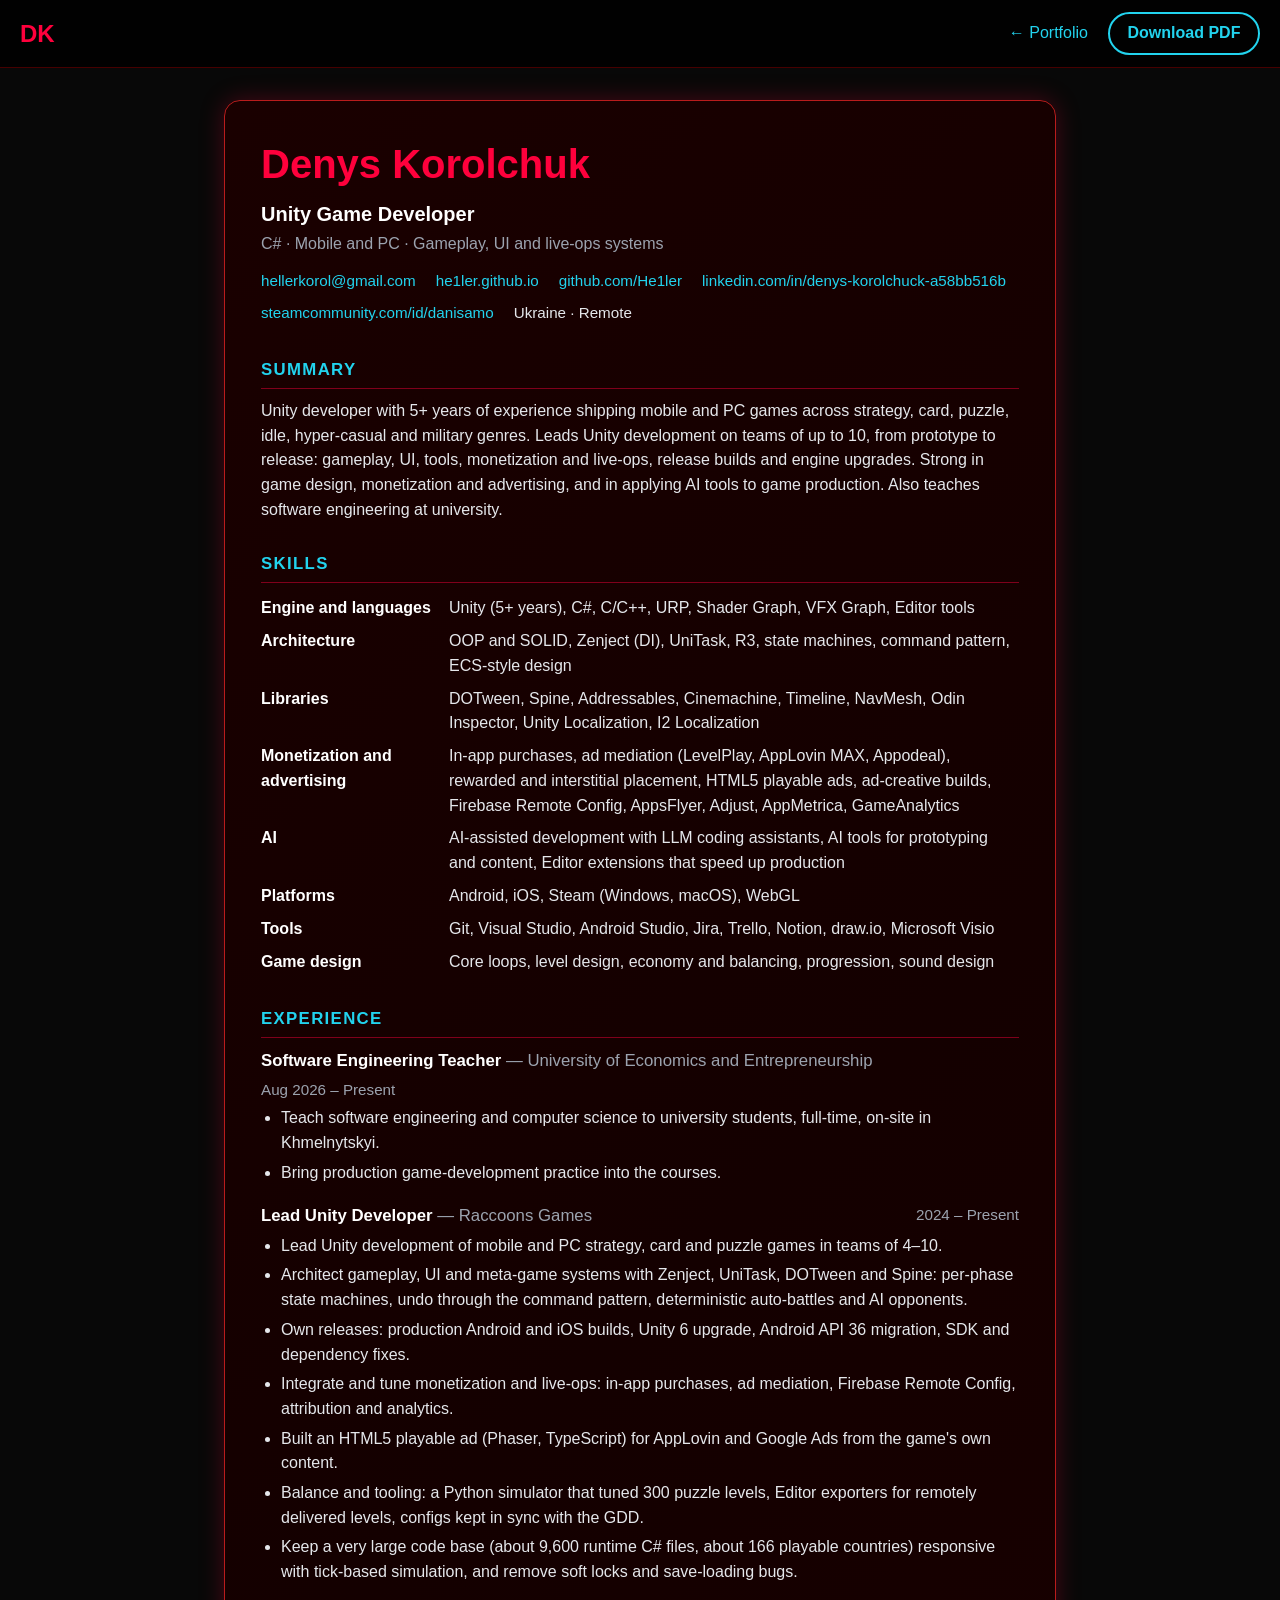
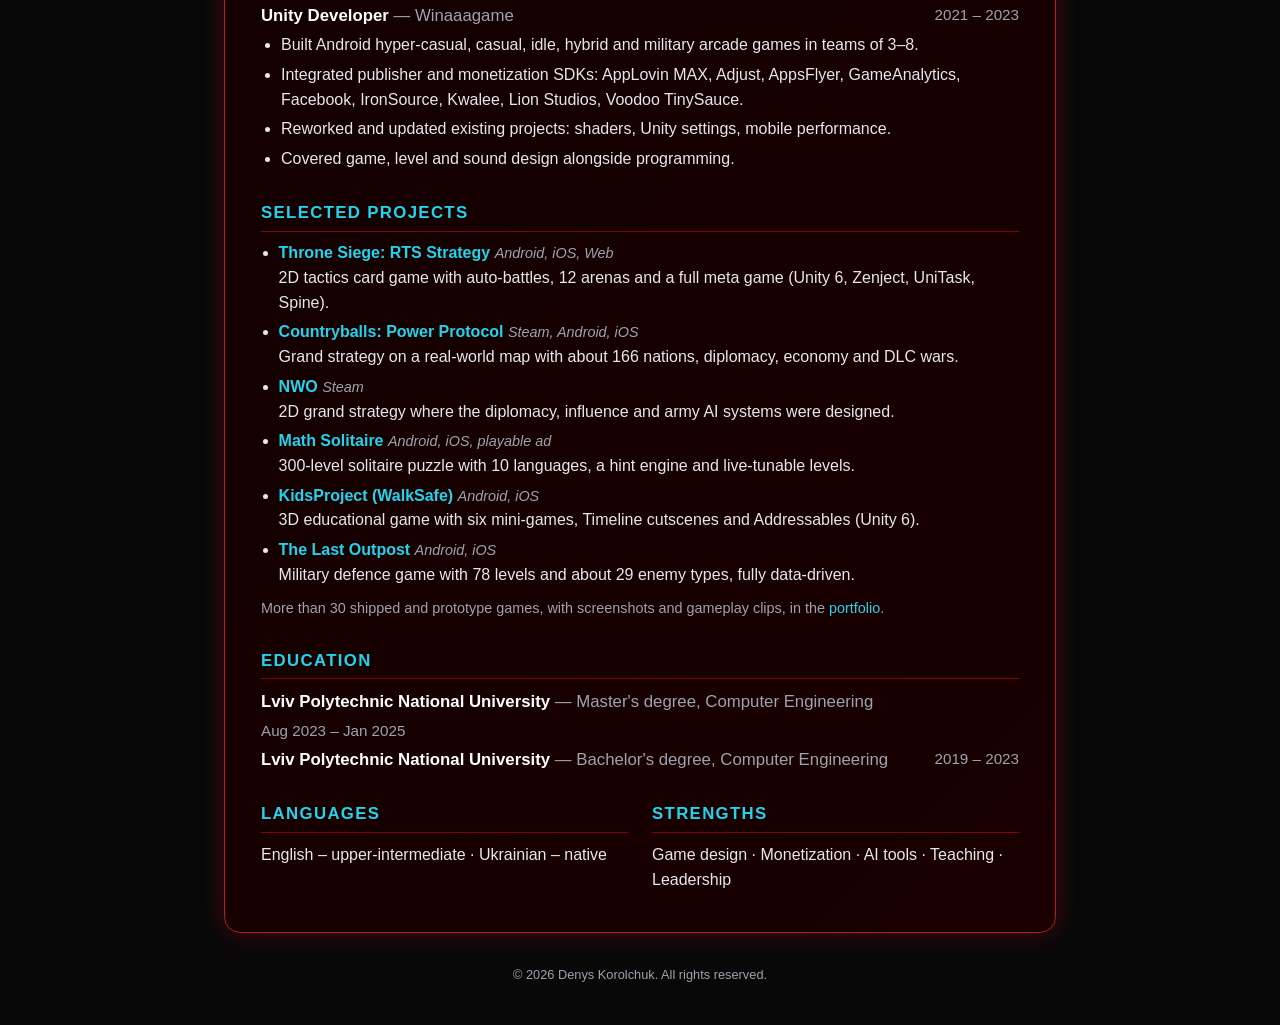
==== commit fcbf033d: "P-71 Protection: SRI + pinned Swiper, runtime email link, copyright notice and LICENSE, untrack .cla" ====
--- a/cv.html
+++ b/cv.html
@@ -13,7 +13,7 @@
   <meta property="og:description" content="Unity developer with 5+ years of experience shipping mobile and PC games.">
   <meta property="og:url" content="https://he1ler.github.io/cv.html">
   <meta property="og:image" content="https://he1ler.github.io/og-image.jpg">
-  <link rel="stylesheet" href="cv.css?v=20261005">
+  <link rel="stylesheet" href="cv.css?v=20261005j">
 </head>
 <body>
   <div class="cv-bar">
@@ -29,7 +29,7 @@
       <h1>Denys Korolchuk</h1>
       <p class="cv-title">Unity Game Developer</p>
       <p class="cv-tagline">C# · Mobile and PC · Gameplay, UI and live-ops systems</p>
-      <ul class="cv-contact"><li><a href="mailto:hellerkorol@gmail.com">hellerkorol@gmail.com</a></li><li><a href="https://he1ler.github.io">he1ler.github.io</a></li><li><a href="https://github.com/He1ler">github.com/He1ler</a></li><li><a href="https://www.linkedin.com/in/denys-korolchuck-a58bb516b/">linkedin.com/in/denys-korolchuck-a58bb516b</a></li><li><a href="https://steamcommunity.com/id/danisamo">steamcommunity.com/id/danisamo</a></li><li>Ukraine · Remote</li></ul>
+      <ul class="cv-contact"><li><a class="js-email" data-user="hellerkorol" data-domain="gmail.com" data-show-address href="#">Email</a></li><li><a href="https://he1ler.github.io">he1ler.github.io</a></li><li><a href="https://github.com/He1ler">github.com/He1ler</a></li><li><a href="https://www.linkedin.com/in/denys-korolchuck-a58bb516b/">linkedin.com/in/denys-korolchuck-a58bb516b</a></li><li><a href="https://steamcommunity.com/id/danisamo">steamcommunity.com/id/danisamo</a></li><li>Ukraine · Remote</li></ul>
     </header>
 
     <section><h2>Summary</h2><p>Unity developer with 5+ years of experience shipping mobile and PC games across strategy, card, puzzle, idle, hyper-casual and military genres. Leads Unity development on teams of up to 10, from prototype to release: gameplay, UI, tools, monetization and live-ops, release builds and engine upgrades. Strong in game design, monetization and advertising, and in applying AI tools to game production. Also teaches software engineering at university.</p></section>
@@ -40,5 +40,7 @@
     <section><h2>Education</h2><div class="cv-job-head"><h3>Lviv Polytechnic National University <span>— Master&#x27;s degree, Computer Engineering</span></h3><time>Aug 2023 – Jan 2025</time></div><div class="cv-job-head"><h3>Lviv Polytechnic National University <span>— Bachelor&#x27;s degree, Computer Engineering</span></h3><time>2019 – 2023</time></div></section>
     <section class="cv-two"><div><h2>Languages</h2><p>English – upper-intermediate · Ukrainian – native</p></div><div><h2>Strengths</h2><p>Game design · Monetization · AI tools · Teaching · Leadership</p></div></section>
   </main>
+  <p class="cv-copy">&copy; 2026 Denys Korolchuk. All rights reserved.</p>
+  <script src="email.js?v=20261005j"></script>
 </body>
 </html>
--- a/cv.css
+++ b/cv.css
@@ -314,3 +314,16 @@
         margin-bottom: 1.5pt;
     }
 }
+
+.cv-copy {
+    margin: -2rem 0 2.5rem;
+    text-align: center;
+    font-size: 0.8rem;
+    color: var(--muted);
+}
+
+@media print {
+    .cv-copy {
+        display: none;
+    }
+}
